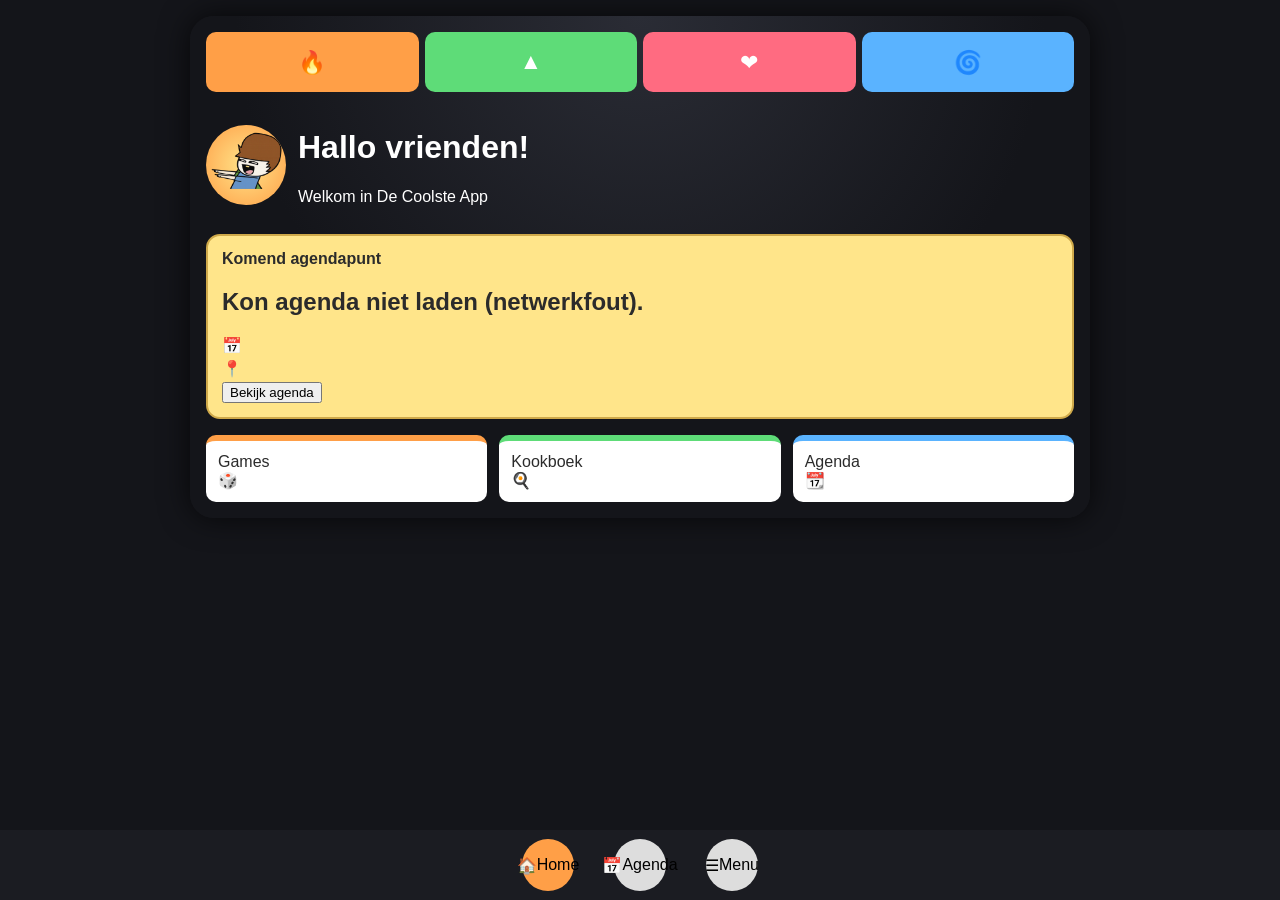
==== index.html @ 2bc396b4 "Update index.html" ====
<!DOCTYPE html>
<html lang="nl">
<head>
  <meta charset="UTF-8" />
  <title>De Coolste App</title>
  <meta name="viewport" content="width=device-width, initial-scale=1" />

  <!-- PWA manifest -->
  <link rel="manifest" href="./manifest.json">

  <!-- iOS PWA support -->
  <meta name="apple-mobile-web-app-capable" content="yes">
  <meta name="apple-mobile-web-app-status-bar-style" content="black">
  <meta name="apple-mobile-web-app-title" content="De Coolste App">
  <link rel="apple-touch-icon" href="./icon-192.png">

  <link rel="stylesheet" href="./style.css">
</head>

<body>
  <div class="board-wrapper">
    <div class="board">

      <div class="tiles">
        <div class="tile orange">🔥</div>
        <div class="tile green">▲</div>
        <div class="tile red">❤</div>
        <div class="tile blue">🌀</div>
      </div>

      <div class="header-row">
        <div class="mascot">
          <img src="./maskotte.png" alt="Maskotte">
        </div>
        <div class="header-text">
          <h1>Hallo vrienden!</h1>
          <p>Welkom in De Coolste App</p>
        </div>
      </div>

      <section class="agenda-card">
        <div class="agenda-card-title">Komend agendapunt</div>

        <h2 id="next-title">Laden...</h2>

        <div class="agenda-line">
          <span class="icon">📅</span>
          <span id="next-date">Even geduld...</span>
        </div>

        <div class="agenda-line">
          <span class="icon">📍</span>
          <span id="next-location">Even geduld...</span>
        </div>

        <a href="./agenda.html">
          <button>Bekijk agenda</button>
        </a>
      </section>

      <section class="stacks">
        <a href="./games.html" class="stack-card stack-games">
          <div class="stack-card-title">Games</div>
          <div class="stack-card-icon">🎲</div>
        </a>

        <a href="./kookboek.html" class="stack-card stack-kookboek">
          <div class="stack-card-title">Kookboek</div>
          <div class="stack-card-icon">🍳</div>
        </a>

        <a href="./agenda.html" class="stack-card stack-agenda">
          <div class="stack-card-title">Agenda</div>
          <div class="stack-card-icon">📆</div>
        </a>
      </section>

    </div>
  </div>

  <nav class="bottom-nav">
    <div class="nav-cap active">
      <span>🏠</span>
      <div class="nav-label">Home</div>
    </div>
    <a href="./agenda.html" class="nav-cap">
      <span>📅</span>
      <div class="nav-label">Agenda</div>
    </a>
    <div class="nav-cap">
      <span>☰</span>
      <div class="nav-label">Menu</div>
    </div>
  </nav>

  <script src="./next-event.js"></script>

  <script>
    if ("serviceWorker" in navigator) {
      navigator.serviceWorker.register("./service-worker.js");
    }
  </script>
</body>
</html>
---- style.css ----
/* --- BASIS --- */
body {
  font-family: "Segoe UI", sans-serif;
  background: #14151a;
  color: #fff;
  margin: 0;
  padding-bottom: 80px;
}

/* --- BOARD --- */
.board-wrapper {
  max-width: 900px;
  margin: 0 auto;
  padding: 16px;
}

.board {
  background: radial-gradient(circle at top, #2a2c35 0%, #14151a 60%);
  border-radius: 24px;
  padding: 16px;
  box-shadow: 0 0 30px rgba(0,0,0,0.7);
}

/* --- TILES --- */
.tiles {
  display: grid;
  grid-template-columns: repeat(4, 1fr);
  gap: 6px;
  margin-bottom: 16px;
}

.tile {
  height: 60px;
  border-radius: 10px;
  display: flex;
  align-items: center;
  justify-content: center;
  font-size: 1.4rem;
  color: #fff;
}

.tile.orange { background: #ff9f47; }
.tile.green { background: #5edc78; }
.tile.red { background: #ff6b81; }
.tile.blue { background: #5ab3ff; }

/* --- HEADER --- */
.header-row {
  display: flex;
  align-items: center;
  gap: 12px;
  margin-bottom: 12px;
}

.mascot {
  width: 80px;
  height: 80px;
  border-radius: 50%;
  background: radial-gradient(circle, #ffe58a, #ff9f47);
  overflow: hidden;
}

.mascot img {
  width: 100%;
  height: 100%;
  object-fit: cover;
}

/* --- AGENDA KAART --- */
.agenda-card {
  background: #ffe58a;
  color: #2b2b2b;
  border-radius: 14px;
  padding: 14px;
  border: 2px solid #cfa94a;
  margin-bottom: 16px;
}

.agenda-card-title {
  font-weight: 700;
  margin-bottom: 8px;
}

.agenda-line {
  display: flex;
  gap: 6px;
  margin-bottom: 4px;
}

/* --- STACKS --- */
.stacks {
  display: flex;
  gap: 12px;
}

.stack-card {
  flex: 1;
  background: #fff;
  color: #2b2b2b;
  border-radius: 10px;
  padding: 12px;
  border-top: 6px solid;
  text-decoration: none;
}

.stack-games { border-color: #ff9f47; }
.stack-kookboek { border-color: #5edc78; }
.stack-agenda { border-color: #5ab3ff; }

/* --- NAV --- */
.bottom-nav {
  position: fixed;
  bottom: 0;
  left: 0;
  right: 0;
  height: 70px;
  background: #1b1c22;
  display: flex;
  justify-content: center;
  gap: 40px;
  align-items: center;
}

.nav-cap {
  width: 52px;
  height: 52px;
  background: #ddd;
  border-radius: 50%;
  display: flex;
  justify-content: center;
  align-items: center;
  color: #000;
  text-decoration: none;
}

.nav-cap.active {
  background: #ff9f47;
}
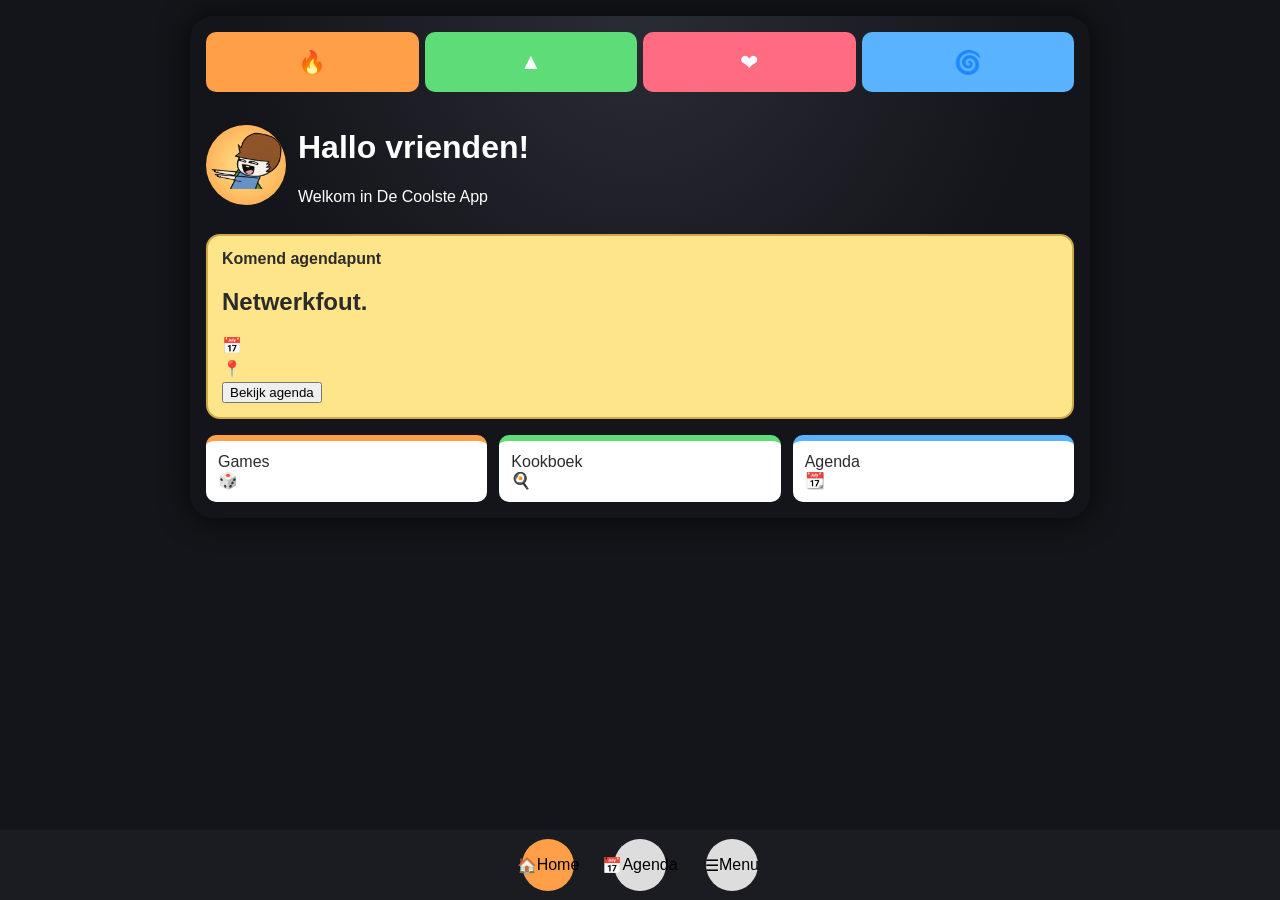
==== commit a76ca7bf: "Update index.html" ====
--- a/index.html
+++ b/index.html
@@ -5,10 +5,8 @@
   <title>De Coolste App</title>
   <meta name="viewport" content="width=device-width, initial-scale=1" />
 
-  <!-- PWA manifest -->
   <link rel="manifest" href="./manifest.json">
 
-  <!-- iOS PWA support -->
   <meta name="apple-mobile-web-app-capable" content="yes">
   <meta name="apple-mobile-web-app-status-bar-style" content="black">
   <meta name="apple-mobile-web-app-title" content="De Coolste App">
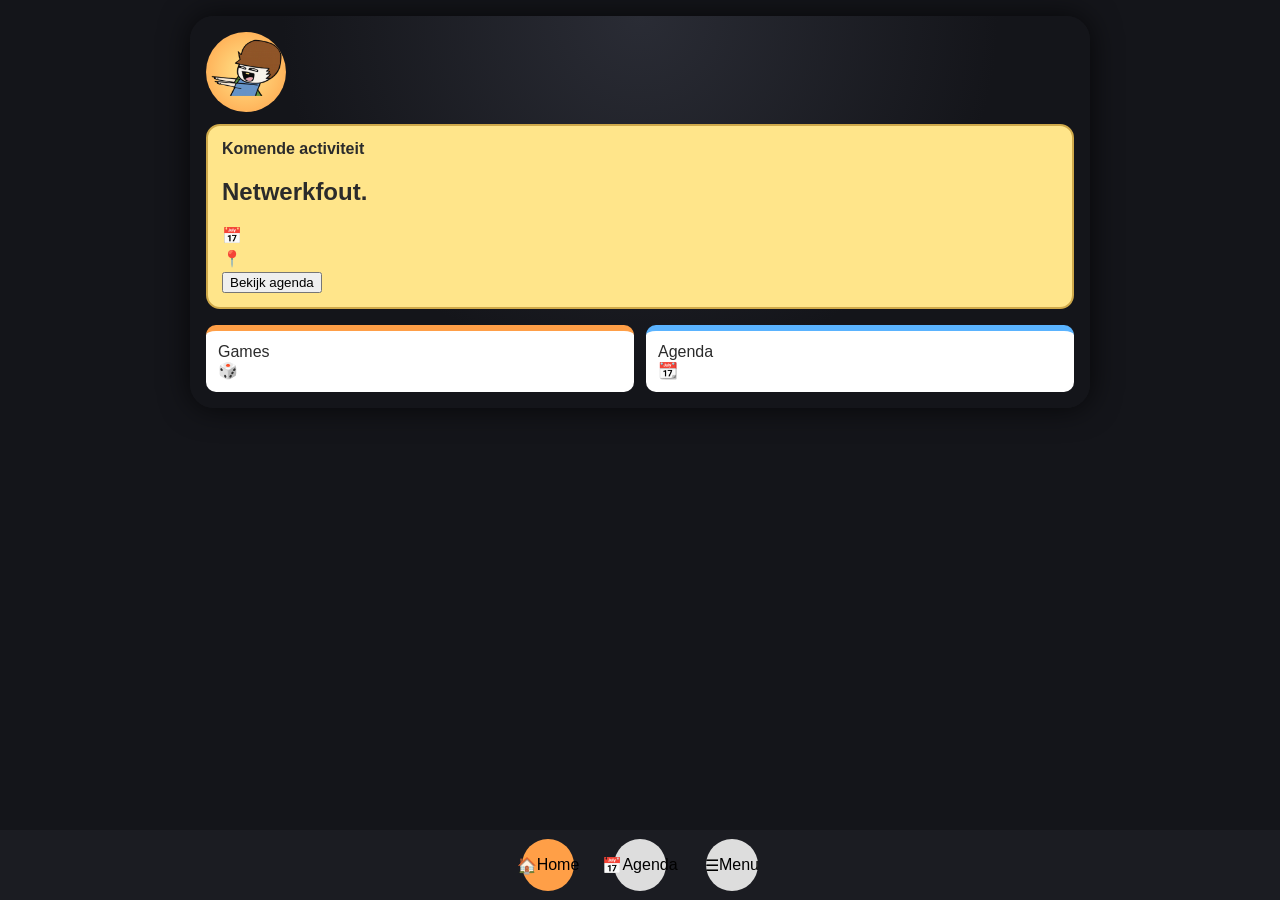
==== commit 7478e1df: "Update index.html" ====
--- a/index.html
+++ b/index.html
@@ -6,9 +6,7 @@
   <meta name="viewport" content="width=device-width, initial-scale=1" />
 
   <link rel="manifest" href="./manifest.json">
-
   <meta name="apple-mobile-web-app-capable" content="yes">
-  <meta name="apple-mobile-web-app-status-bar-style" content="black">
   <meta name="apple-mobile-web-app-title" content="De Coolste App">
   <link rel="apple-touch-icon" href="./icon-192.png">
 
@@ -19,25 +17,16 @@
   <div class="board-wrapper">
     <div class="board">
 
-      <div class="tiles">
-        <div class="tile orange">🔥</div>
-        <div class="tile green">▲</div>
-        <div class="tile red">❤</div>
-        <div class="tile blue">🌀</div>
-      </div>
-
+      <!-- Header zonder icoontjes en zonder tekst -->
       <div class="header-row">
         <div class="mascot">
           <img src="./maskotte.png" alt="Maskotte">
         </div>
-        <div class="header-text">
-          <h1>Hallo vrienden!</h1>
-          <p>Welkom in De Coolste App</p>
-        </div>
       </div>
 
+      <!-- Agenda kaart -->
       <section class="agenda-card">
-        <div class="agenda-card-title">Komend agendapunt</div>
+        <div class="agenda-card-title">Komende activiteit</div>
 
         <h2 id="next-title">Laden...</h2>
 
@@ -56,15 +45,11 @@
         </a>
       </section>
 
+      <!-- Kaarten -->
       <section class="stacks">
         <a href="./games.html" class="stack-card stack-games">
           <div class="stack-card-title">Games</div>
           <div class="stack-card-icon">🎲</div>
-        </a>
-
-        <a href="./kookboek.html" class="stack-card stack-kookboek">
-          <div class="stack-card-title">Kookboek</div>
-          <div class="stack-card-icon">🍳</div>
         </a>
 
         <a href="./agenda.html" class="stack-card stack-agenda">
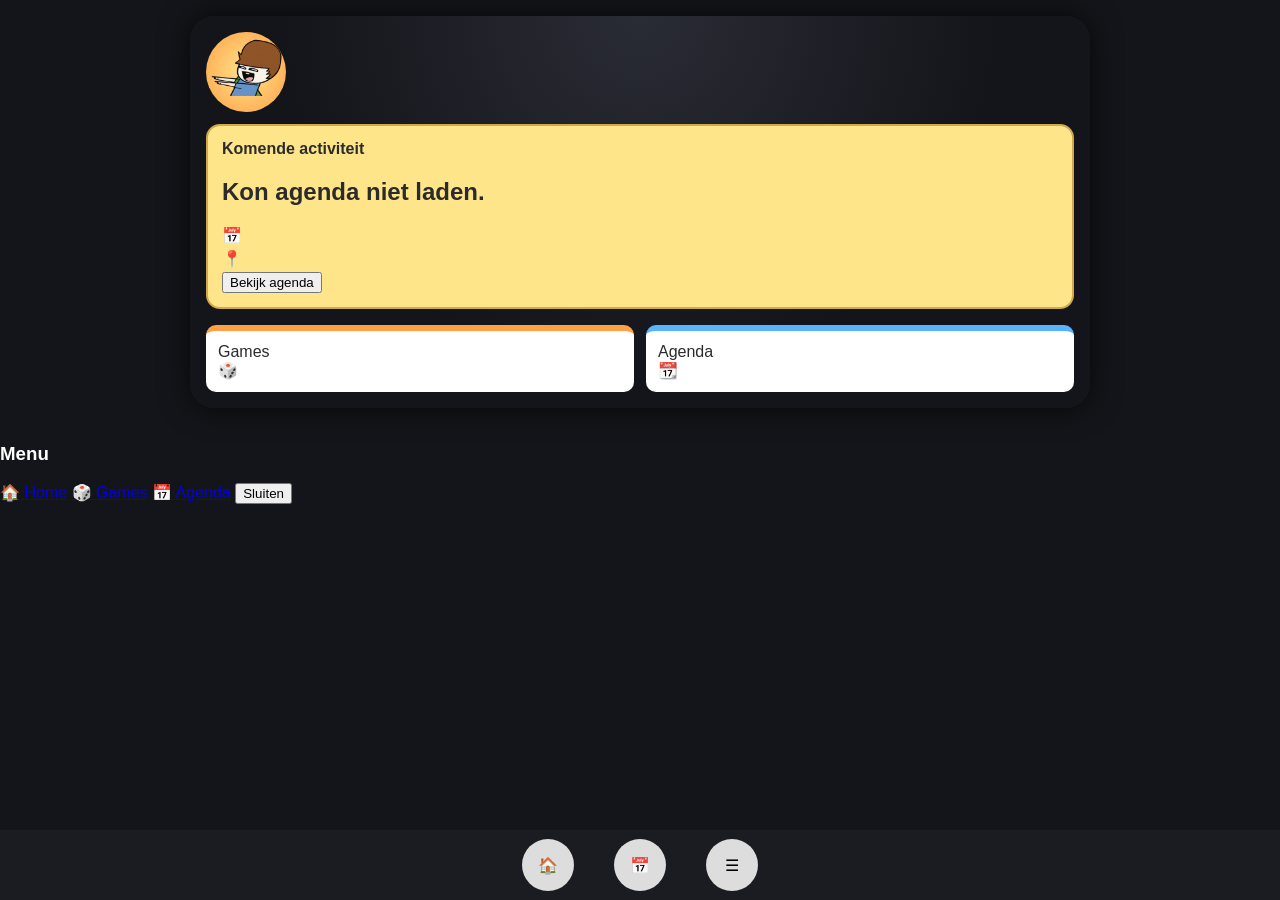
==== commit f8b950bf: "Update index.html" ====
--- a/index.html
+++ b/index.html
@@ -17,14 +17,12 @@
   <div class="board-wrapper">
     <div class="board">
 
-      <!-- Header zonder icoontjes en zonder tekst -->
       <div class="header-row">
         <div class="mascot">
           <img src="./maskotte.png" alt="Maskotte">
         </div>
       </div>
 
-      <!-- Agenda kaart -->
       <section class="agenda-card">
         <div class="agenda-card-title">Komende activiteit</div>
 
@@ -45,7 +43,6 @@
         </a>
       </section>
 
-      <!-- Kaarten -->
       <section class="stacks">
         <a href="./games.html" class="stack-card stack-games">
           <div class="stack-card-title">Games</div>
@@ -62,21 +59,42 @@
   </div>
 
   <nav class="bottom-nav">
-    <div class="nav-cap active">
-      <span>🏠</span>
-      <div class="nav-label">Home</div>
-    </div>
-    <a href="./agenda.html" class="nav-cap">
-      <span>📅</span>
-      <div class="nav-label">Agenda</div>
-    </a>
-    <div class="nav-cap">
-      <span>☰</span>
-      <div class="nav-label">Menu</div>
-    </div>
+    <a href="./index.html" class="nav-cap" id="nav-home">🏠</a>
+    <a href="./agenda.html" class="nav-cap" id="nav-agenda">📅</a>
+    <div class="nav-cap" id="nav-menu">☰</div>
   </nav>
 
+  <div id="menu-overlay" class="menu-overlay">
+    <div class="menu-box">
+      <h3>Menu</h3>
+      <a href="./index.html">🏠 Home</a>
+      <a href="./games.html">🎲 Games</a>
+      <a href="./agenda.html">📅 Agenda</a>
+      <button id="menu-close">Sluiten</button>
+    </div>
+  </div>
+
   <script src="./next-event.js"></script>
+
+  <script>
+    const menuBtn = document.getElementById("nav-menu");
+    const menuOverlay = document.getElementById("menu-overlay");
+    const menuClose = document.getElementById("menu-close");
+
+    menuBtn.addEventListener("click", () => {
+      menuOverlay.style.display = "flex";
+    });
+
+    menuClose.addEventListener("click", () => {
+      menuOverlay.style.display = "none";
+    });
+
+    menuOverlay.addEventListener("click", (e) => {
+      if (e.target === menuOverlay) {
+        menuOverlay.style.display = "none";
+      }
+    });
+  </script>
 
   <script>
     if ("serviceWorker" in navigator) {
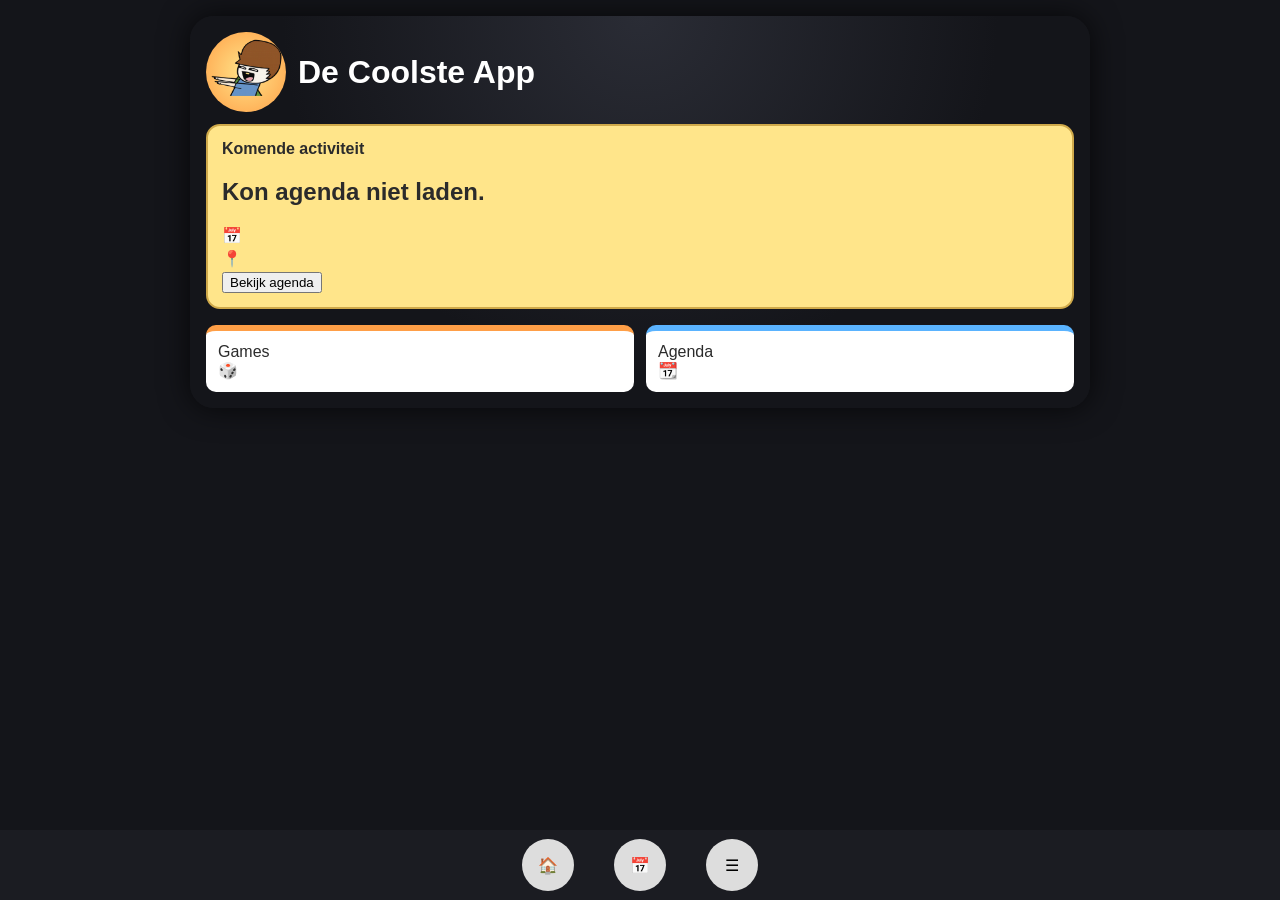
==== commit c950e8d0: "Update index.html" ====
--- a/index.html
+++ b/index.html
@@ -17,12 +17,15 @@
   <div class="board-wrapper">
     <div class="board">
 
+      <!-- Header met logo + titel -->
       <div class="header-row">
         <div class="mascot">
           <img src="./maskotte.png" alt="Maskotte">
         </div>
+        <h1 class="app-title">De Coolste App</h1>
       </div>
 
+      <!-- Agenda kaart -->
       <section class="agenda-card">
         <div class="agenda-card-title">Komende activiteit</div>
 
@@ -43,6 +46,7 @@
         </a>
       </section>
 
+      <!-- Kaarten -->
       <section class="stacks">
         <a href="./games.html" class="stack-card stack-games">
           <div class="stack-card-title">Games</div>
@@ -58,14 +62,16 @@
     </div>
   </div>
 
+  <!-- Onderste navigatie -->
   <nav class="bottom-nav">
-    <a href="./index.html" class="nav-cap" id="nav-home">🏠</a>
-    <a href="./agenda.html" class="nav-cap" id="nav-agenda">📅</a>
+    <a href="./index.html" class="nav-cap">🏠</a>
+    <a href="./agenda.html" class="nav-cap">📅</a>
     <div class="nav-cap" id="nav-menu">☰</div>
   </nav>
 
+  <!-- Slide-in menu -->
   <div id="menu-overlay" class="menu-overlay">
-    <div class="menu-box">
+    <div class="menu-box slide-in">
       <h3>Menu</h3>
       <a href="./index.html">🏠 Home</a>
       <a href="./games.html">🎲 Games</a>
@@ -76,22 +82,27 @@
 
   <script src="./next-event.js"></script>
 
+  <!-- Menu script -->
   <script>
     const menuBtn = document.getElementById("nav-menu");
     const menuOverlay = document.getElementById("menu-overlay");
     const menuClose = document.getElementById("menu-close");
+    const menuBox = document.querySelector(".menu-box");
 
     menuBtn.addEventListener("click", () => {
       menuOverlay.style.display = "flex";
+      menuBox.classList.add("slide-in");
     });
 
     menuClose.addEventListener("click", () => {
-      menuOverlay.style.display = "none";
+      menuBox.classList.remove("slide-in");
+      setTimeout(() => menuOverlay.style.display = "none", 200);
     });
 
     menuOverlay.addEventListener("click", (e) => {
       if (e.target === menuOverlay) {
-        menuOverlay.style.display = "none";
+        menuBox.classList.remove("slide-in");
+        setTimeout(() => menuOverlay.style.display = "none", 200);
       }
     });
   </script>
--- a/style.css
+++ b/style.css
@@ -136,3 +136,52 @@
 .nav-cap.active {
   background: #ff9f47;
 }
+
+/* Menu overlay */
+.menu-overlay {
+  position: fixed;
+  bottom: 0;
+  left: 0;
+  right: 0;
+  top: 0;
+  background: rgba(0,0,0,0.6);
+  display: none;
+  justify-content: center;
+  align-items: flex-end;
+  z-index: 999;
+}
+
+.menu-box {
+  background: #ffffff;
+  width: 100%;
+  padding: 24px;
+  border-top-left-radius: 20px;
+  border-top-right-radius: 20px;
+  box-shadow: 0 -4px 20px rgba(0,0,0,0.3);
+  text-align: center;
+}
+
+.menu-box h3 {
+  margin-top: 0;
+  margin-bottom: 16px;
+}
+
+.menu-box a {
+  display: block;
+  padding: 12px;
+  font-size: 20px;
+  text-decoration: none;
+  color: #333;
+}
+
+#menu-close {
+  margin-top: 20px;
+  padding: 10px 20px;
+  font-size: 18px;
+  border: none;
+  background: #333;
+  color: white;
+  border-radius: 8px;
+}
+
+
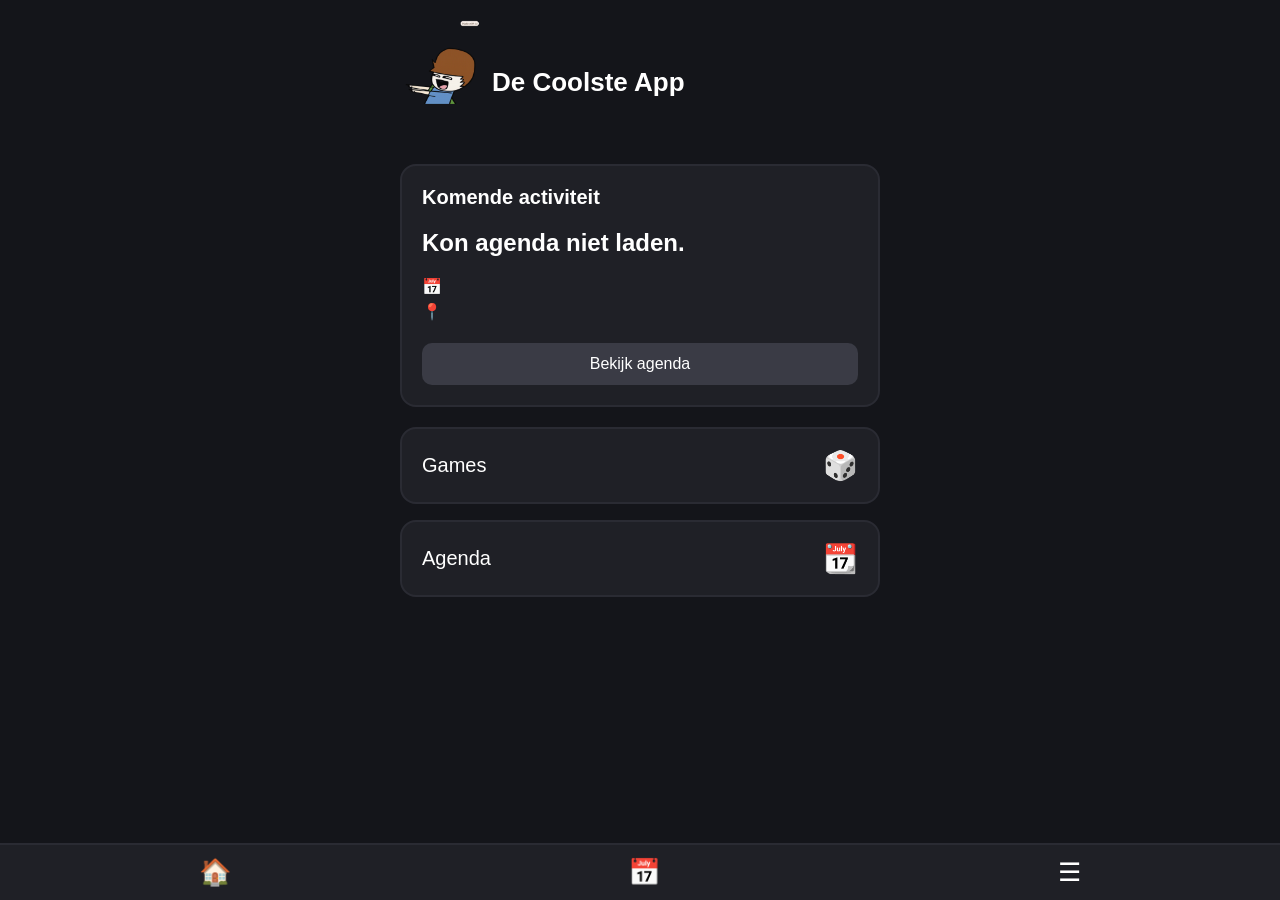
==== commit a8e0a9b5: "Agenda sneller laden: lokale cache, gedeelde agenda-logica en network-first service worker - calenda" ====
--- a/index.html
+++ b/index.html
@@ -80,6 +80,7 @@
     </div>
   </div>
 
+  <script src="./calendar.js"></script>
   <script src="./next-event.js"></script>
 
   <!-- Menu script -->
--- a/style.css
+++ b/style.css
@@ -1,140 +1,121 @@
-/* --- BASIS --- */
+/* Algemene layout */
 body {
-  font-family: "Segoe UI", sans-serif;
+  margin: 0;
+  font-family: Arial, sans-serif;
   background: #14151a;
-  color: #fff;
-  margin: 0;
-  padding-bottom: 80px;
+  color: white;
 }
 
-/* --- BOARD --- */
+/* Bordspel wrapper */
 .board-wrapper {
-  max-width: 900px;
-  margin: 0 auto;
-  padding: 16px;
+  display: flex;
+  justify-content: center;
+  padding: 20px;
 }
 
 .board {
-  background: radial-gradient(circle at top, #2a2c35 0%, #14151a 60%);
-  border-radius: 24px;
-  padding: 16px;
-  box-shadow: 0 0 30px rgba(0,0,0,0.7);
+  width: 100%;
+  max-width: 480px;
 }
 
-/* --- TILES --- */
-.tiles {
-  display: grid;
-  grid-template-columns: repeat(4, 1fr);
-  gap: 6px;
-  margin-bottom: 16px;
-}
-
-.tile {
-  height: 60px;
-  border-radius: 10px;
-  display: flex;
-  align-items: center;
-  justify-content: center;
-  font-size: 1.4rem;
-  color: #fff;
-}
-
-.tile.orange { background: #ff9f47; }
-.tile.green { background: #5edc78; }
-.tile.red { background: #ff6b81; }
-.tile.blue { background: #5ab3ff; }
-
-/* --- HEADER --- */
+/* Header met logo + titel */
 .header-row {
   display: flex;
   align-items: center;
-  gap: 12px;
-  margin-bottom: 12px;
-}
-
-.mascot {
-  width: 80px;
-  height: 80px;
-  border-radius: 50%;
-  background: radial-gradient(circle, #ffe58a, #ff9f47);
-  overflow: hidden;
+  margin-bottom: 20px;
 }
 
 .mascot img {
-  width: 100%;
-  height: 100%;
-  object-fit: cover;
+  width: 80px;
+  height: auto;
 }
 
-/* --- AGENDA KAART --- */
+.app-title {
+  font-size: 26px;
+  margin-left: 12px;
+  font-weight: bold;
+}
+
+/* Agenda kaart */
 .agenda-card {
-  background: #ffe58a;
-  color: #2b2b2b;
-  border-radius: 14px;
-  padding: 14px;
-  border: 2px solid #cfa94a;
-  margin-bottom: 16px;
+  background: #1f2026;
+  padding: 20px;
+  border-radius: 16px;
+  margin-bottom: 20px;
+  border: 2px solid #2a2b33;
 }
 
 .agenda-card-title {
-  font-weight: 700;
-  margin-bottom: 8px;
+  font-size: 20px;
+  font-weight: bold;
+  margin-bottom: 12px;
 }
 
 .agenda-line {
   display: flex;
-  gap: 6px;
-  margin-bottom: 4px;
+  align-items: center;
+  margin: 6px 0;
 }
 
-/* --- STACKS --- */
+.agenda-line .icon {
+  margin-right: 8px;
+}
+
+button {
+  margin-top: 16px;
+  width: 100%;
+  padding: 12px;
+  border: none;
+  border-radius: 10px;
+  background: #3a3b45;
+  color: white;
+  font-size: 16px;
+}
+
+/* Stacks (Games / Agenda) */
 .stacks {
   display: flex;
-  gap: 12px;
+  flex-direction: column;
+  gap: 16px;
 }
 
 .stack-card {
-  flex: 1;
-  background: #fff;
-  color: #2b2b2b;
-  border-radius: 10px;
-  padding: 12px;
-  border-top: 6px solid;
+  background: #1f2026;
+  padding: 20px;
+  border-radius: 16px;
+  border: 2px solid #2a2b33;
+  display: flex;
+  justify-content: space-between;
+  align-items: center;
   text-decoration: none;
+  color: white;
 }
 
-.stack-games { border-color: #ff9f47; }
-.stack-kookboek { border-color: #5edc78; }
-.stack-agenda { border-color: #5ab3ff; }
+.stack-card-title {
+  font-size: 20px;
+}
 
-/* --- NAV --- */
+.stack-card-icon {
+  font-size: 28px;
+}
+
+/* Onderste navigatie */
 .bottom-nav {
   position: fixed;
   bottom: 0;
   left: 0;
   right: 0;
-  height: 70px;
-  background: #1b1c22;
+  background: #1f2026;
+  border-top: 2px solid #2a2b33;
   display: flex;
-  justify-content: center;
-  gap: 40px;
-  align-items: center;
+  justify-content: space-around;
+  padding: 12px 0;
 }
 
 .nav-cap {
-  width: 52px;
-  height: 52px;
-  background: #ddd;
-  border-radius: 50%;
-  display: flex;
-  justify-content: center;
-  align-items: center;
-  color: #000;
+  font-size: 26px;
+  color: white;
   text-decoration: none;
-}
-
-.nav-cap.active {
-  background: #ff9f47;
 }
 
 /* Menu overlay */
@@ -151,6 +132,7 @@
   z-index: 999;
 }
 
+/* Slide-in menu box */
 .menu-box {
   background: #ffffff;
   width: 100%;
@@ -159,13 +141,18 @@
   border-top-right-radius: 20px;
   box-shadow: 0 -4px 20px rgba(0,0,0,0.3);
   text-align: center;
+
+  /* Startpositie: onder beeld */
+  transform: translateY(100%);
+  transition: transform 0.25s ease-out;
 }
 
-.menu-box h3 {
-  margin-top: 0;
-  margin-bottom: 16px;
+/* Actieve animatie */
+.menu-box.slide-in {
+  transform: translateY(0);
 }
 
+/* Menu links */
 .menu-box a {
   display: block;
   padding: 12px;
@@ -174,6 +161,7 @@
   color: #333;
 }
 
+/* Sluitknop */
 #menu-close {
   margin-top: 20px;
   padding: 10px 20px;
@@ -183,5 +171,3 @@
   color: white;
   border-radius: 8px;
 }
-
-
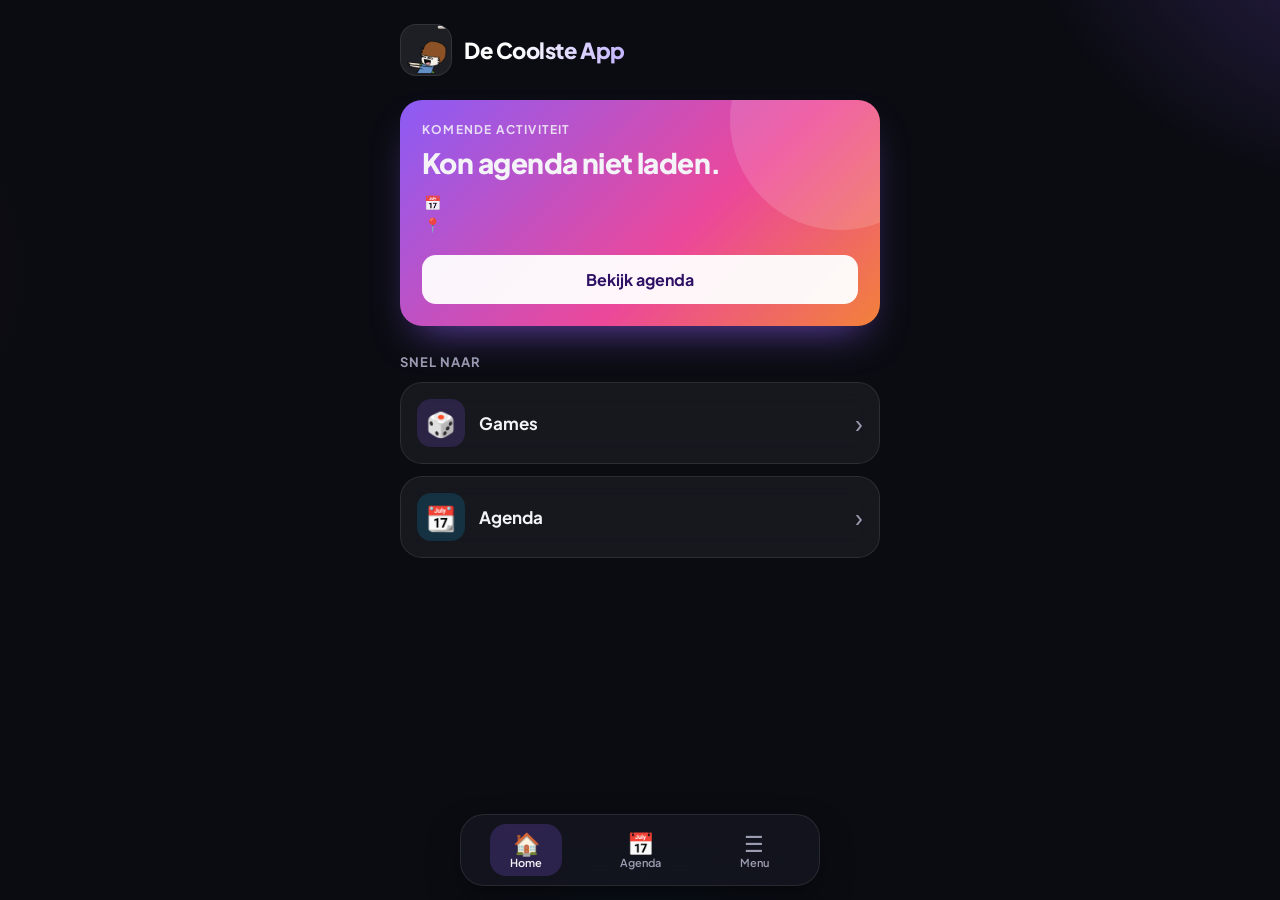
==== commit 93c7448e: "Moderne look voor de hele app - Nieuw donker ontwerp met kleurverlopen, Plus Jakarta Sans en glaskaa" ====
--- a/index.html
+++ b/index.html
@@ -10,6 +10,10 @@
   <meta name="apple-mobile-web-app-title" content="De Coolste App">
   <link rel="apple-touch-icon" href="./icon-192.png">
 
+  <meta name="theme-color" content="#0b0c12">
+  <link rel="preconnect" href="https://fonts.googleapis.com">
+  <link rel="preconnect" href="https://fonts.gstatic.com" crossorigin>
+  <link rel="stylesheet" href="https://fonts.googleapis.com/css2?family=Plus+Jakarta+Sans:wght@400;600;700;800&display=swap">
   <link rel="stylesheet" href="./style.css">
 </head>
 
@@ -26,7 +30,7 @@
       </div>
 
       <!-- Agenda kaart -->
-      <section class="agenda-card">
+      <section class="agenda-card hero-card">
         <div class="agenda-card-title">Komende activiteit</div>
 
         <h2 id="next-title">Laden...</h2>
@@ -41,12 +45,15 @@
           <span id="next-location">Even geduld...</span>
         </div>
 
+        <span class="countdown" id="next-countdown"></span>
+
         <a href="./agenda.html">
           <button>Bekijk agenda</button>
         </a>
       </section>
 
       <!-- Kaarten -->
+      <div class="section-label">Snel naar</div>
       <section class="stacks">
         <a href="./games.html" class="stack-card stack-games">
           <div class="stack-card-title">Games</div>
@@ -64,14 +71,14 @@
 
   <!-- Onderste navigatie -->
   <nav class="bottom-nav">
-    <a href="./index.html" class="nav-cap">🏠</a>
-    <a href="./agenda.html" class="nav-cap">📅</a>
-    <div class="nav-cap" id="nav-menu">☰</div>
+    <a href="./index.html" class="nav-cap" data-label="Home" aria-current="page">🏠</a>
+    <a href="./agenda.html" class="nav-cap" data-label="Agenda">📅</a>
+    <div class="nav-cap" id="nav-menu" data-label="Menu" role="button" tabindex="0">☰</div>
   </nav>
 
   <!-- Slide-in menu -->
   <div id="menu-overlay" class="menu-overlay">
-    <div class="menu-box slide-in">
+    <div class="menu-box">
       <h3>Menu</h3>
       <a href="./index.html">🏠 Home</a>
       <a href="./games.html">🎲 Games</a>
@@ -92,7 +99,7 @@
 
     menuBtn.addEventListener("click", () => {
       menuOverlay.style.display = "flex";
-      menuBox.classList.add("slide-in");
+      requestAnimationFrame(() => requestAnimationFrame(() => menuBox.classList.add("slide-in")));
     });
 
     menuClose.addEventListener("click", () => {
--- a/style.css
+++ b/style.css
@@ -1,173 +1,511 @@
-/* Algemene layout */
+/* ========== Basis ========== */
+:root {
+  --bg: #0b0c12;
+  --surface: rgba(255, 255, 255, 0.05);
+  --surface-strong: rgba(255, 255, 255, 0.08);
+  --border: rgba(255, 255, 255, 0.09);
+  --text: #f4f4f8;
+  --muted: #9a9cb0;
+  --accent: #8b5cf6;
+  --accent-2: #ec4899;
+  --accent-3: #f59e0b;
+  --gradient: linear-gradient(135deg, var(--accent) 0%, var(--accent-2) 60%, var(--accent-3) 120%);
+  --radius: 22px;
+  --nav-height: 72px;
+  color-scheme: dark;
+}
+
+* { box-sizing: border-box; }
+
+html { -webkit-text-size-adjust: 100%; }
+
 body {
   margin: 0;
-  font-family: Arial, sans-serif;
-  background: #14151a;
-  color: white;
-}
-
-/* Bordspel wrapper */
+  min-height: 100vh;
+  font-family: "Plus Jakarta Sans", -apple-system, BlinkMacSystemFont, "Segoe UI", Roboto, sans-serif;
+  background: var(--bg);
+  color: var(--text);
+  -webkit-font-smoothing: antialiased;
+  -webkit-tap-highlight-color: transparent;
+}
+
+/* Zachte kleurvlekken op de achtergrond */
+body::before {
+  content: "";
+  position: fixed;
+  inset: 0;
+  z-index: -1;
+  pointer-events: none;
+  background:
+    radial-gradient(40rem 30rem at 110% -10%, rgba(139, 92, 246, 0.28), transparent 60%),
+    radial-gradient(30rem 25rem at -20% 30%, rgba(236, 72, 153, 0.16), transparent 60%),
+    radial-gradient(30rem 25rem at 50% 120%, rgba(14, 165, 233, 0.14), transparent 60%);
+}
+
+h1, h2, h3 { letter-spacing: -0.02em; }
+
+a { color: inherit; }
+
+/* ========== Layout ========== */
 .board-wrapper {
   display: flex;
   justify-content: center;
-  padding: 20px;
+  padding: max(16px, env(safe-area-inset-top)) 16px calc(var(--nav-height) + 40px + env(safe-area-inset-bottom));
 }
 
 .board {
   width: 100%;
   max-width: 480px;
-}
-
-/* Header met logo + titel */
+  animation: fade-up 0.4s ease-out both;
+}
+
+@keyframes fade-up {
+  from { opacity: 0; transform: translateY(8px); }
+  to   { opacity: 1; transform: none; }
+}
+
+/* ========== Header ========== */
 .header-row {
   display: flex;
   align-items: center;
-  margin-bottom: 20px;
+  gap: 12px;
+  margin: 8px 0 24px;
+}
+
+.mascot {
+  flex: none;
+  width: 52px;
+  height: 52px;
+  border-radius: 16px;
+  background: var(--surface-strong);
+  border: 1px solid var(--border);
+  display: grid;
+  place-items: center;
+  overflow: hidden;
 }
 
 .mascot img {
-  width: 80px;
+  width: 46px;
   height: auto;
 }
 
 .app-title {
+  margin: 0;
+  font-size: 22px;
+  font-weight: 800;
+  background: linear-gradient(90deg, #fff 30%, #c4b5fd);
+  -webkit-background-clip: text;
+  background-clip: text;
+  color: transparent;
+}
+
+.page-title {
+  margin: 0 0 18px;
+  font-size: 30px;
+  font-weight: 800;
+}
+
+.section-label {
+  margin: 28px 0 12px;
+  font-size: 13px;
+  font-weight: 700;
+  text-transform: uppercase;
+  letter-spacing: 0.08em;
+  color: var(--muted);
+}
+
+/* ========== Kaarten ========== */
+.agenda-card,
+.stack-card,
+.rule-section {
+  background: var(--surface);
+  border: 1px solid var(--border);
+  border-radius: var(--radius);
+  -webkit-backdrop-filter: blur(12px);
+  backdrop-filter: blur(12px);
+}
+
+.agenda-card {
+  padding: 18px;
+  margin-bottom: 12px;
+}
+
+.agenda-card-title {
+  font-size: 17px;
+  font-weight: 700;
+  margin-bottom: 8px;
+}
+
+.agenda-line {
+  display: flex;
+  align-items: center;
+  gap: 8px;
+  margin: 4px 0;
+  color: var(--muted);
+  font-size: 15px;
+}
+
+.agenda-line .icon {
+  width: 20px;
+  text-align: center;
+  font-size: 14px;
+}
+
+/* Uitgelichte kaart op home: eerstvolgende activiteit */
+.hero-card {
+  position: relative;
+  overflow: hidden;
+  padding: 22px;
+  border: none;
+  background: var(--gradient);
+  box-shadow: 0 20px 40px -18px rgba(139, 92, 246, 0.7);
+}
+
+.hero-card::after {
+  content: "";
+  position: absolute;
+  width: 220px;
+  height: 220px;
+  right: -70px;
+  top: -90px;
+  border-radius: 50%;
+  background: rgba(255, 255, 255, 0.14);
+  pointer-events: none;
+}
+
+.hero-card .agenda-card-title {
+  font-size: 12px;
+  font-weight: 700;
+  text-transform: uppercase;
+  letter-spacing: 0.1em;
+  opacity: 0.85;
+  margin: 0;
+}
+
+.hero-card h2 {
+  margin: 10px 0 14px;
+  font-size: 28px;
+  font-weight: 800;
+  line-height: 1.15;
+}
+
+.hero-card .agenda-line { color: rgba(255, 255, 255, 0.92); }
+
+.countdown {
+  display: inline-block;
+  margin-top: 10px;
+  padding: 5px 12px;
+  border-radius: 999px;
+  background: rgba(255, 255, 255, 0.2);
+  font-size: 13px;
+  font-weight: 700;
+}
+
+.countdown:empty { display: none; }
+
+/* ========== Knoppen ========== */
+button {
+  font: inherit;
+  cursor: pointer;
+}
+
+.hero-card a { text-decoration: none; }
+
+.hero-card button {
+  margin-top: 18px;
+  width: 100%;
+  padding: 14px;
+  border: none;
+  border-radius: 14px;
+  background: rgba(255, 255, 255, 0.95);
+  color: #2e1065;
+  font-size: 16px;
+  font-weight: 700;
+  transition: transform 0.15s ease;
+}
+
+button:active,
+.stack-card:active { transform: scale(0.97); }
+
+/* ========== Agenda-lijst ========== */
+.agenda-item {
+  display: flex;
+  align-items: center;
+  gap: 14px;
+}
+
+.date-tile {
+  flex: none;
+  width: 56px;
+  height: 60px;
+  border-radius: 16px;
+  background: var(--surface-strong);
+  border: 1px solid var(--border);
+  display: flex;
+  flex-direction: column;
+  align-items: center;
+  justify-content: center;
+  line-height: 1;
+}
+
+.date-tile .day {
+  font-size: 22px;
+  font-weight: 800;
+}
+
+.date-tile .month {
+  margin-top: 4px;
+  font-size: 11px;
+  font-weight: 700;
+  text-transform: uppercase;
+  color: var(--accent-2);
+}
+
+.agenda-item.is-birthday .date-tile {
+  background: var(--gradient);
+  border: none;
+}
+
+.agenda-item.is-birthday .date-tile .month { color: rgba(255, 255, 255, 0.9); }
+
+.agenda-item-body { min-width: 0; }
+
+.agenda-item .agenda-card-title {
+  margin-bottom: 4px;
+  overflow-wrap: anywhere;
+}
+
+.agenda-month {
+  margin: 22px 4px 10px;
+  font-size: 13px;
+  font-weight: 700;
+  text-transform: uppercase;
+  letter-spacing: 0.08em;
+  color: var(--muted);
+}
+
+.agenda-month:first-child { margin-top: 0; }
+
+/* ========== Tegels (Games / Agenda) ========== */
+.stacks {
+  display: flex;
+  flex-direction: column;
+  gap: 12px;
+}
+
+.stack-card {
+  display: flex;
+  align-items: center;
+  gap: 14px;
+  padding: 16px;
+  text-decoration: none;
+  color: var(--text);
+  transition: transform 0.15s ease, background 0.15s ease;
+}
+
+.stack-card:hover { background: var(--surface-strong); }
+
+.stack-card-icon {
+  order: -1;
+  flex: none;
+  width: 48px;
+  height: 48px;
+  border-radius: 14px;
+  display: grid;
+  place-items: center;
+  font-size: 24px;
+  background: rgba(139, 92, 246, 0.18);
+}
+
+.stack-agenda .stack-card-icon { background: rgba(14, 165, 233, 0.18); }
+.stack-soon .stack-card-icon   { background: rgba(245, 158, 11, 0.16); }
+.stack-soon { opacity: 0.6; pointer-events: none; }
+
+.stack-card-title {
+  flex: 1;
+  font-size: 17px;
+  font-weight: 700;
+}
+
+.stack-card::after {
+  content: "›";
   font-size: 26px;
-  margin-left: 12px;
-  font-weight: bold;
-}
-
-/* Agenda kaart */
-.agenda-card {
-  background: #1f2026;
-  padding: 20px;
-  border-radius: 16px;
-  margin-bottom: 20px;
-  border: 2px solid #2a2b33;
-}
-
-.agenda-card-title {
-  font-size: 20px;
-  font-weight: bold;
-  margin-bottom: 12px;
-}
-
-.agenda-line {
-  display: flex;
-  align-items: center;
-  margin: 6px 0;
-}
-
-.agenda-line .icon {
-  margin-right: 8px;
-}
-
-button {
-  margin-top: 16px;
-  width: 100%;
-  padding: 12px;
-  border: none;
-  border-radius: 10px;
-  background: #3a3b45;
-  color: white;
-  font-size: 16px;
-}
-
-/* Stacks (Games / Agenda) */
-.stacks {
-  display: flex;
-  flex-direction: column;
-  gap: 16px;
-}
-
-.stack-card {
-  background: #1f2026;
-  padding: 20px;
-  border-radius: 16px;
-  border: 2px solid #2a2b33;
-  display: flex;
-  justify-content: space-between;
-  align-items: center;
-  text-decoration: none;
-  color: white;
-}
-
-.stack-card-title {
-  font-size: 20px;
-}
-
-.stack-card-icon {
-  font-size: 28px;
-}
-
-/* Onderste navigatie */
+  line-height: 1;
+  color: var(--muted);
+}
+
+.stack-soon::after { content: none; }
+
+/* ========== Onderste navigatie ========== */
 .bottom-nav {
   position: fixed;
-  bottom: 0;
-  left: 0;
-  right: 0;
-  background: #1f2026;
-  border-top: 2px solid #2a2b33;
+  left: 50%;
+  bottom: calc(14px + env(safe-area-inset-bottom));
+  transform: translateX(-50%);
+  width: min(calc(100% - 32px), 360px);
+  height: var(--nav-height);
   display: flex;
   justify-content: space-around;
-  padding: 12px 0;
+  align-items: center;
+  padding: 0 8px;
+  border-radius: 24px;
+  background: rgba(22, 23, 32, 0.75);
+  border: 1px solid var(--border);
+  -webkit-backdrop-filter: blur(20px) saturate(160%);
+  backdrop-filter: blur(20px) saturate(160%);
+  box-shadow: 0 16px 40px -12px rgba(0, 0, 0, 0.7);
+  z-index: 100;
 }
 
 .nav-cap {
-  font-size: 26px;
-  color: white;
+  display: flex;
+  flex-direction: column;
+  align-items: center;
+  gap: 3px;
+  min-width: 72px;
+  padding: 8px 12px;
+  border-radius: 16px;
+  font-size: 22px;
+  line-height: 1;
+  color: var(--muted);
   text-decoration: none;
-}
-
-/* Menu overlay */
+  cursor: pointer;
+  user-select: none;
+  transition: background 0.2s ease;
+}
+
+.nav-cap::after {
+  content: attr(data-label);
+  font-size: 11px;
+  font-weight: 600;
+}
+
+.nav-cap[aria-current="page"] {
+  background: rgba(139, 92, 246, 0.22);
+  color: var(--text);
+}
+
+/* ========== Menu ========== */
 .menu-overlay {
   position: fixed;
-  bottom: 0;
-  left: 0;
-  right: 0;
-  top: 0;
-  background: rgba(0,0,0,0.6);
+  inset: 0;
+  background: rgba(0, 0, 0, 0.55);
+  -webkit-backdrop-filter: blur(4px);
+  backdrop-filter: blur(4px);
   display: none;
   justify-content: center;
   align-items: flex-end;
   z-index: 999;
 }
 
-/* Slide-in menu box */
 .menu-box {
-  background: #ffffff;
   width: 100%;
-  padding: 24px;
-  border-top-left-radius: 20px;
-  border-top-right-radius: 20px;
-  box-shadow: 0 -4px 20px rgba(0,0,0,0.3);
-  text-align: center;
-
-  /* Startpositie: onder beeld */
+  max-width: 480px;
+  padding: 12px 20px calc(24px + env(safe-area-inset-bottom));
+  background: #171823;
+  border: 1px solid var(--border);
+  border-bottom: none;
+  border-radius: 28px 28px 0 0;
+  box-shadow: 0 -10px 40px rgba(0, 0, 0, 0.5);
   transform: translateY(100%);
-  transition: transform 0.25s ease-out;
-}
-
-/* Actieve animatie */
-.menu-box.slide-in {
-  transform: translateY(0);
-}
-
-/* Menu links */
+  transition: transform 0.25s cubic-bezier(0.2, 0.8, 0.2, 1);
+}
+
+.menu-box::before {
+  content: "";
+  display: block;
+  width: 40px;
+  height: 5px;
+  margin: 0 auto 16px;
+  border-radius: 999px;
+  background: rgba(255, 255, 255, 0.2);
+}
+
+.menu-box.slide-in { transform: translateY(0); }
+
+.menu-box h3 {
+  margin: 0 0 12px 4px;
+  font-size: 20px;
+}
+
 .menu-box a {
   display: block;
-  padding: 12px;
+  padding: 14px 16px;
+  margin-bottom: 6px;
+  border-radius: 14px;
+  font-size: 17px;
+  font-weight: 600;
+  text-decoration: none;
+  color: var(--text);
+  background: var(--surface);
+}
+
+.menu-box a:active { background: var(--surface-strong); }
+
+#menu-close {
+  width: 100%;
+  margin-top: 12px;
+  padding: 14px;
+  border: none;
+  border-radius: 14px;
+  background: var(--surface-strong);
+  color: var(--muted);
+  font-size: 16px;
+  font-weight: 600;
+}
+
+/* ========== Spelregels (Exploding Aces) ========== */
+.rule-section {
+  padding: 18px;
+  margin-bottom: 16px;
+}
+
+.rule-section h2 {
+  margin: 0 0 14px;
   font-size: 20px;
-  text-decoration: none;
-  color: #333;
-}
-
-/* Sluitknop */
-#menu-close {
-  margin-top: 20px;
-  padding: 10px 20px;
-  font-size: 18px;
-  border: none;
-  background: #333;
-  color: white;
-  border-radius: 8px;
-}
+}
+
+details {
+  margin-bottom: 8px;
+  border-radius: 14px;
+  background: var(--surface);
+  border: 1px solid var(--border);
+  overflow: hidden;
+}
+
+details[open] { background: var(--surface-strong); }
+
+summary {
+  list-style: none;
+  display: flex;
+  justify-content: space-between;
+  align-items: center;
+  padding: 14px 16px;
+  font-size: 16px;
+  font-weight: 600;
+  cursor: pointer;
+}
+
+summary::-webkit-details-marker { display: none; }
+
+summary::after {
+  content: "+";
+  font-size: 20px;
+  color: var(--muted);
+  transition: transform 0.2s ease;
+}
+
+details[open] summary::after { transform: rotate(45deg); }
+
+details p {
+  margin: 0 16px 12px;
+  color: #c9cad6;
+  line-height: 1.55;
+  font-size: 15px;
+}
+
+details p:last-child { margin-bottom: 16px; }
+
+@media (prefers-reduced-motion: reduce) {
+  *, *::before, *::after { animation: none !important; transition: none !important; }
+}
